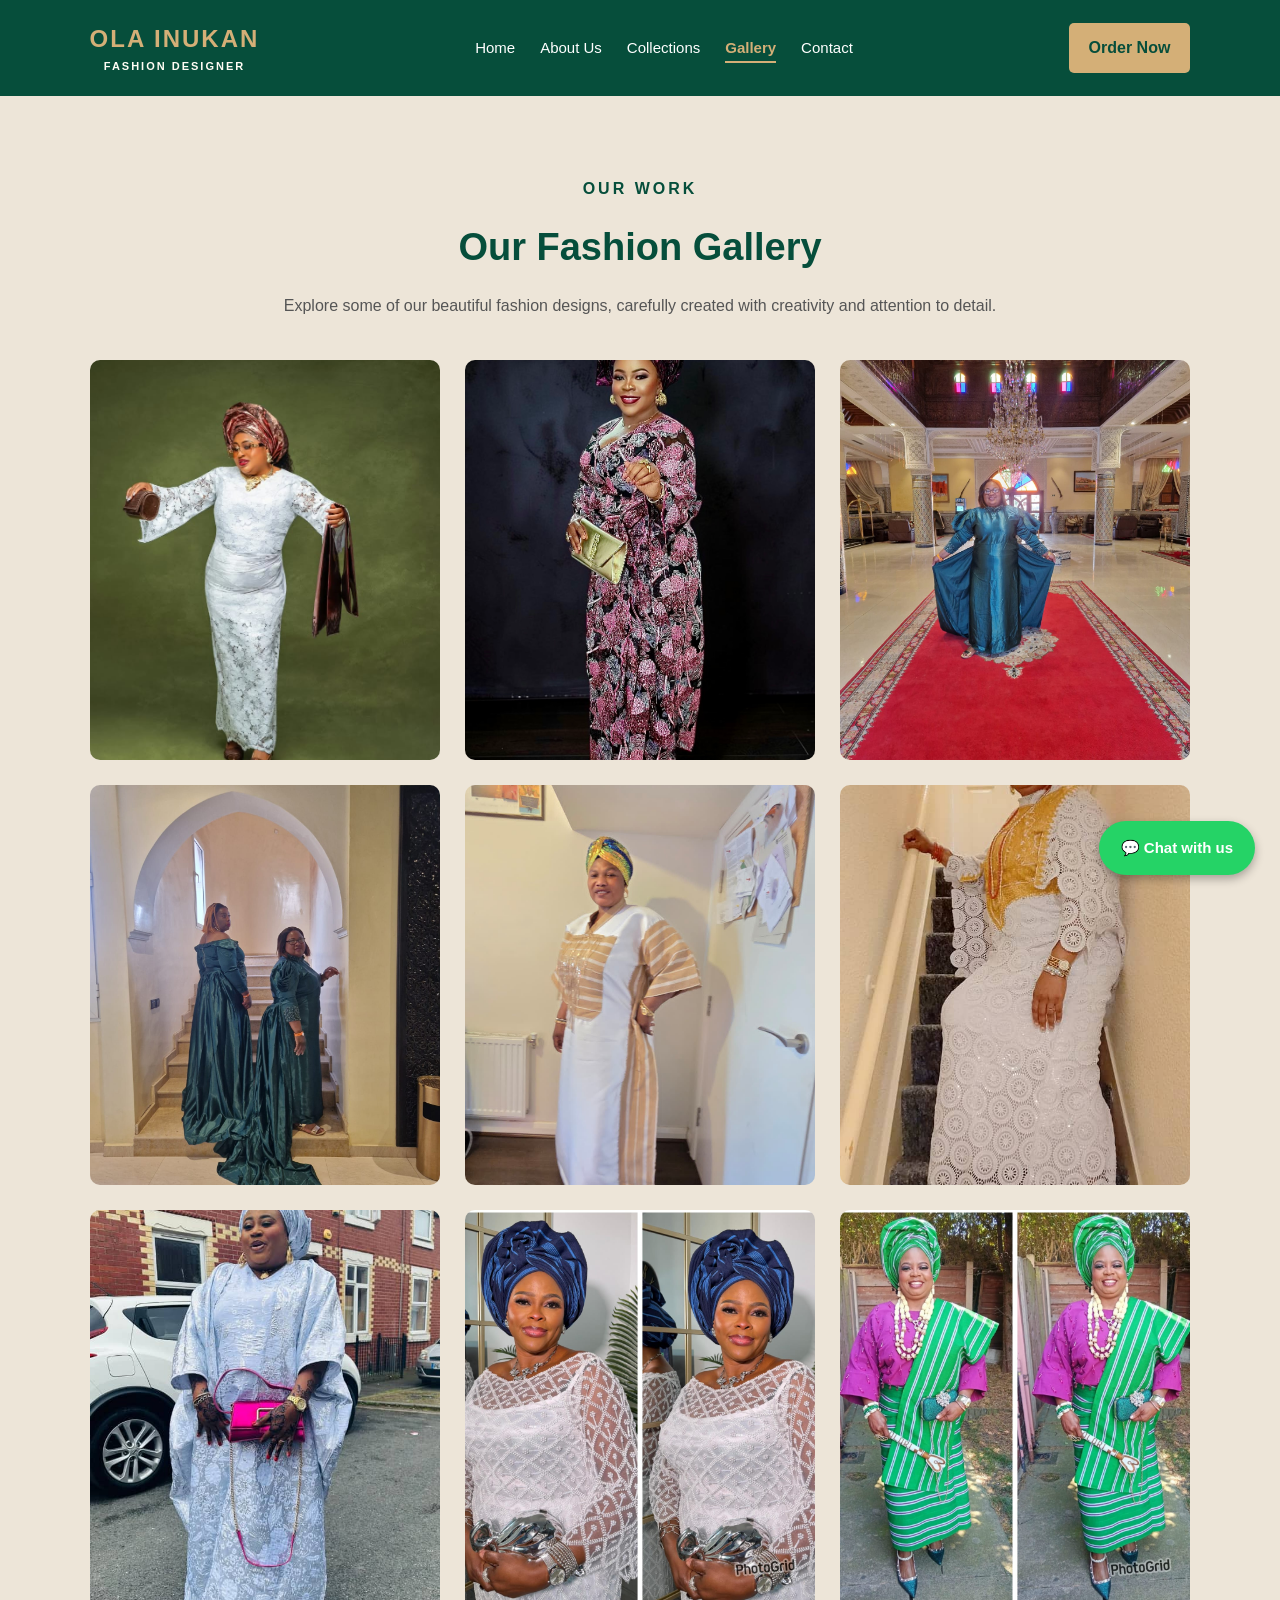
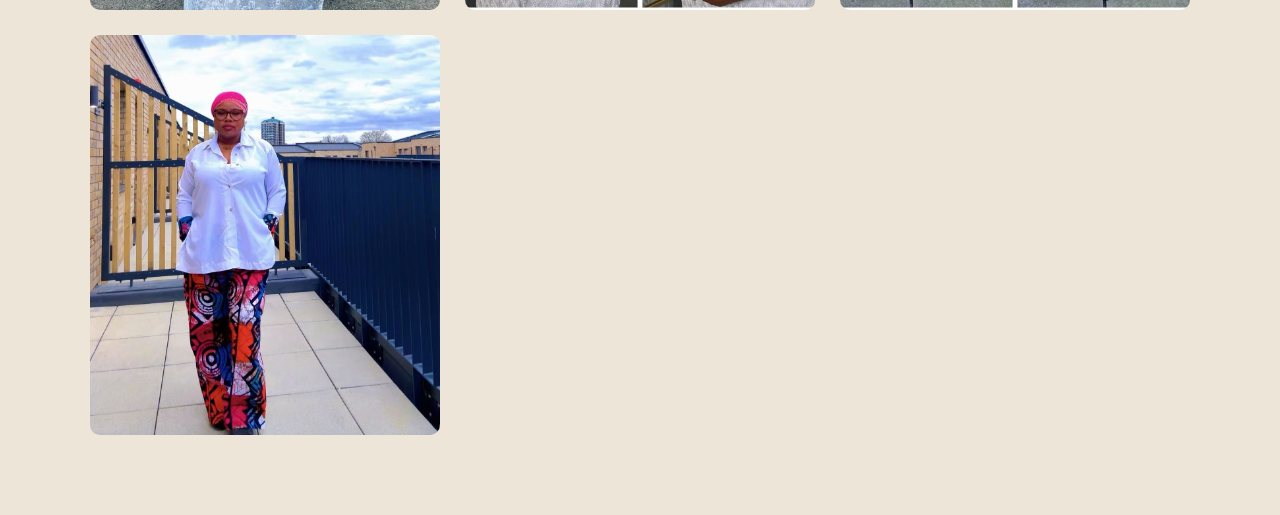
==== gallery.html @ 86ecbac7 "initial website upload" ====
<!DOCTYPE html>
<html lang="en">
<head>
    <meta charset="UTF-8">
    <meta name="viewport" content="width=device-width, initial-scale=1.0">

    <title>Fashion Design Gallery | Ola Inukan Fashion Designer</title>

    <meta name="description" content="View beautiful fashion designs and outfit inspirations created by Ola Inukan Fashion Designer. Explore our latest fashion work.">

    <meta name="keywords" content="fashion design gallery, Nigerian fashion designs, outfit inspiration, Ola Inukan designs">

    <meta name="author" content="Ola Inukan Fashion Designer">
    <meta name="robots" content="index, follow">
    <meta name="theme-color" content="#064E3B">

    <link rel="stylesheet" href="css/style.css">
</head>

<body>

    <!-- Navigation Bar -->
<nav class="navbar">

    <div class="logo">
        OLA INUKAN
        <span>FASHION DESIGNER</span>
    </div>

    <ul class="nav-links">
        <li><a href="index.html">Home</a></li>
        <li><a href="about.html">About Us</a></li>
        <li><a href="collections.html">Collections</a></li>
        <li><a href="gallery.html" class="active">Gallery</a></li>
        <li><a href="contact.html">Contact</a></li>
    </ul>

    <a href="order.html" class="order-btn">Order Now</a>

</nav>

<!-- Gallery Section -->
<section class="gallery-section">

    <div class="gallery-heading">
        <span>OUR WORK</span>
        <h1>Our Fashion Gallery</h1>
        <p>Explore some of our beautiful fashion designs, carefully created with creativity and attention to detail.</p>
    </div>

    <div class="gallery-container">

        <div class="gallery-item">
            <img src="images/collections/design1.jpeg" alt="Fashion design 1">
        </div>

        <div class="gallery-item">
            <img src="images/collections/design2.jpeg" alt="Fashion design 2">
        </div>

        <div class="gallery-item">
            <img src="images/collections/design3.jpeg" alt="Fashion design 3">
        </div>

        <div class="gallery-item">
            <img src="images/collections/design4.jpeg" alt="Fashion design 4">
        </div>

        <div class="gallery-item">
            <img src="images/collections/design5.jpeg" alt="Fashion design 5">
        </div>

        <div class="gallery-item">
            <img src="images/collections/design6.jpeg" alt="Fashion design 6">
        </div>

        <div class="gallery-item">
            <img src="images/collections/design7.jpeg" alt="Fashion design 7">
        </div>

        <div class="gallery-item">
            <img src="images/collections/design8.jpeg" alt="Fashion design 8">
        </div>

        <div class="gallery-item">
            <img src="images/collections/design9.jpeg" alt="Fashion design 9">
        </div>

        <div class="gallery-item">
            <img src="images/collections/design10.jpeg" alt="Fashion design 10">
        </div>

    </div>

</section>

<a href="https://wa.me/2348084676837"
   class="whatsapp-float"
   target="_blank"
   aria-label="Chat with us on WhatsApp">

    <span>💬 Chat with us</span>

</a>

</body>
</html>
---- css/style.css ----
/* GENERAL STYLING */

* {
    margin: 0;
    padding: 0;
    box-sizing: border-box;
    }

body {
font-family: Arial, sans-serif;
background-color: #FFFDF5;
color: #222222;
line-height: 1.6;
}

/* NAVIGATION BAR */
header {
background-color: #064E3B;
padding: 20px 7%;
}

.navbar {
display: flex;
justify-content: space-between;
align-items: center;
}

.logo {
color: #D4AF77;
font-size: 25px;
font-weight: bold;
letter-spacing: 2px;
}

.logo span {
display: block;
font-size: 11px;
letter-spacing: 4px;
text-align: center;
color: #FFFDF5;
}

.nav-links {
display: flex;
list-style: none;
gap: 25px;
}

.nav-links a {
text-decoration: none;
color: #FFFDF5;
font-size: 15px;
transition: 0.3s;
}

.nav-links a:hover {
color: #D4AF77;
}

.order-btn {
background-color: #D4AF77;
color: #064E3B;
padding: 12px 22px;
text-decoration: none;
border-radius: 5px;
font-weight: bold;
transition: 0.3s;
}

.order-btn:hover {
background-color: #FFFDF5;
}

/* HERO BANNER */
.hero {
    min-height: 700px;
    background-image: url("../images/hero.JPG");
    background-size: cover;
    background-position: center;
    background-repeat: no-repeat;
    display: flex;
    align-items: center;
    padding: 60px 7%;
}

.hero-content {
max-width: 600px;
color: #FFFDF5;
}

.hero-content h1 {
font-size: 52px;
line-height: 1.2;
margin-bottom: 20px;
}

.hero-content p {
font-size: 17px;
margin-bottom: 30px;
}

.hero-btn {
display: inline-block;
background-color: #D4AF77;
color: #064E3B;
padding: 14px 28px;
text-decoration: none;
border-radius: 5px;
font-weight: bold;
transition: 0.3s;
}

.hero-btn:hover {
background-color: #FFFDF5;
}

/* WELCOME SECTION */
.welcome {
padding: 80px 10%;
text-align: center;
}

.welcome h2 {
color: #064E3B;
font-size: 32px;
margin-bottom: 20px;
}

.welcome p {
max-width: 750px;
margin: auto;
font-size: 16px;
}

/* COLLECTIONS SECTION */
.collections {
padding: 70px 7%;
background-color: #EDE5D8;
text-align: center;
}

.collections h2 {
color: #064E3B;
font-size: 32px;
margin-bottom: 40px;
}

.collection-container {
display: grid;
grid-template-columns: repeat(3, 1fr);
gap: 25px;
}

.collection-box {
background-color: #FFFDF5;
padding: 40px 20px;
border-radius: 8px;
transition: 0.3s;
}

.collection-box:hover {
transform: translateY(-8px);
}

.collection-box h3 {
color: #064E3B;
margin-bottom: 12px;
}

/* FOOTER */
footer {
background-color: #064E3B;
color: #FFFDF5;
text-align: center;
padding: 25px;
}

/* RESPONSIVE DESIGN */
@media (max-width: 768px) {

header {
    padding: 20px 5%;
}
.navbar {
    flex-direction: column;
    gap: 20px;
}
.nav-links {
    flex-wrap: wrap;
    justify-content: center;
    gap: 15px;
}
.hero {
    min-height: 450px;
    padding: 40px 5%;
}
.hero-content h1 {
    font-size: 36px;
}
.collection-container {
    grid-template-columns: 1fr;
}
.welcome h2,
.collections h2 {
    font-size: 26px;
}

}

/* FASHION COLLECTIONS SECTION */

.collections {
    padding: 80px 7%;
    background-color: #EDE5D8;
    text-align: center;
}

.section-heading {
    margin-bottom: 45px;
}

.section-heading h2 {
    color: #064E3B;
    font-size: 36px;
    margin-bottom: 12px;
}

.section-heading p {
    color: #555555;
    font-size: 16px;
}

/* COLLECTION CARDS */

.collection-container {
    display: grid;
    grid-template-columns: repeat(3, 1fr);
    gap: 30px;
}

.collection-box {
    background-color: #FFFDF5;
    border-radius: 12px;
    overflow: hidden;
    box-shadow: 0 5px 20px rgba(0, 0, 0, 0.08);
    transition: 0.4s ease;
    padding: 0;
}

.collection-box:hover {
    transform: translateY(-10px);
    box-shadow: 0 12px 30px rgba(0, 0, 0, 0.15);
}

.collection-box img {
    width: 100%;
    height: 350px;
    object-fit: cover;
    display: block;
    transition: 0.4s ease;
}

.collection-box:hover img {
    transform: scale(1.04);
}

.collection-info {
    padding: 25px 20px;
}

.collection-info h3 {
    color: #064E3B;
    font-size: 22px;
    margin-bottom: 12px;
}

.collection-info p {
    color: #555555;
    font-size: 14px;
    margin-bottom: 20px;
}

.collection-info a {
    display: inline-block;
    background-color: #064E3B;
    color: #D4AF77;
    padding: 12px 22px;
    text-decoration: none;
    border-radius: 5px;
    font-weight: bold;
    transition: 0.3s;
}

.collection-info a:hover {
    background-color: #D4AF77;
    color: #064E3B;
}

/* MOBILE RESPONSIVENESS */

@media (max-width: 768px) {

    .collections {
        padding: 60px 5%;
    }

    .section-heading h2 {
        font-size: 28px;
    }

    .collection-container {
        grid-template-columns: 1fr;
    }

    .collection-box img {
        height: 300px;
    }
}

/* ABOUT US SECTION */

.about {
padding: 100px 7%;
background-color: #FFFDF5;
}

.about-container {
display: grid;
grid-template-columns: 1fr 1fr;
align-items: center;
gap: 60px;
max-width: 1200px;
margin: auto;
}

.about-image {
width: 100%;
height: auto;
overflow: hidden;
border-radius: 12px;
box-shadow: 0 10px 30px rgba(0, 0, 0, 0.12);
}

.about-image img {
width: 100%;
height: auto;
object-fit: contain;
object-position: center;
display: block;
}

.about-content {
padding: 20px 0;
}

.about-subtitle {
color: #B38B45;
font-size: 14px;
font-weight: bold;
letter-spacing: 4px;
}

.about-content h2 {
color: #064E3B;
font-size: 38px;
line-height: 1.3;
margin: 18px 0 25px;
}

.about-content p {
color: #555555;
font-size: 16px;
line-height: 1.9;
margin-bottom: 18px;
}

.experience {
display: flex;
align-items: center;
gap: 15px;
margin: 30px 0;
}

.experience h3 {
color: #B38B45;
font-size: 55px;
}

.experience span {
color: #064E3B;
font-size: 17px;
font-weight: bold;
}

.about-btn {
display: inline-block;
background-color: #064E3B;
color: #D4AF77;
padding: 14px 30px;
text-decoration: none;
border-radius: 5px;
font-weight: bold;
transition: 0.3s;
}

.about-btn:hover {
background-color: #D4AF77;
color: #064E3B;
transform: translateY(-3px);
}

/* ABOUT SECTION MOBILE RESPONSIVENESS */

@media (max-width: 768px) {

.about {
    padding: 60px 5%;
}
.about-container {
    grid-template-columns: 1fr;
    gap: 30px;
}
.about-image {
    height: 450px;
}
.about-content h2 {
    font-size: 30px;
}
.about-content p {
    font-size: 15px;
}
.experience h3 {
    font-size: 45px;
}

}.collection-box img {
    width: 100%;
    height: 400px;
    object-fit: cover;
    object-position: center 20%;
    display: block;
}

/* WHY CHOOSE US SECTION */

.why-choose-us {
    padding: 80px 7%;
    background-color: #064E3B;
    text-align: center;
}

.why-heading span {
    color: #D4AF77;
    font-size: 14px;
    font-weight: bold;
    letter-spacing: 4px;
}

.why-heading h2 {
    color: #FFFDF5;
    font-size: 35px;
    margin: 20px 0;
}

.why-heading p {
    color: #E5E7EB;
    font-size: 16px;
    margin-bottom: 45px;
}

.why-container {
    display: grid;
    grid-template-columns: repeat(4, 1fr);
    gap: 25px;
}

.why-box {
    background-color: #FFFDF5;
    padding: 35px 20px;
    border-radius: 10px;
    transition: 0.3s;
}

.why-box:hover {
    transform: translateY(-8px);
    box-shadow: 0 10px 25px rgba(0, 0, 0, 0.2);
}

.why-box h3 {
    color: #064E3B;
    font-size: 20px;
    margin-bottom: 15px;
}

.why-box p {
    color: #555555;
    font-size: 15px;
    line-height: 1.8;
}

/* MOBILE RESPONSIVENESS */

@media (max-width: 768px) {

    .why-choose-us {
        padding: 60px 5%;
    }

    .why-heading h2 {
        font-size: 27px;
    }

    .why-container {
        grid-template-columns: 1fr;
        gap: 20px;
    }

    .why-box {
        padding: 30px 20px;
    }

}

/* CUSTOMER TESTIMONIALS SECTION */

.testimonials {
    padding: 80px 7%;
    background-color: #FFFDF5;
    text-align: center;
}

.testimonial-heading span {
    color: #B38B45;
    font-size: 14px;
    font-weight: bold;
    letter-spacing: 4px;
}

.testimonial-heading h2 {
    color: #064E3B;
    font-size: 35px;
    margin: 20px 0;
}

.testimonial-heading p {
    color: #555;
    font-size: 16px;
    margin-bottom: 45px;
}

.testimonial-container {
    display: grid;
    grid-template-columns: repeat(3, 1fr);
    gap: 25px;
}

.testimonial-box {
    background-color: #FFFFFF;
    padding: 35px 25px;
    border-radius: 10px;
    box-shadow: 0 5px 20px rgba(0, 0, 0, 0.08);
    transition: 0.3s;
}

.testimonial-box:hover {
    transform: translateY(-8px);
}

.stars {
    color: #D4AF77;
    font-size: 23px;
    margin-bottom: 20px;
}

.testimonial-box p {
    color: #555;
    font-size: 15px;
    line-height: 1.8;
    margin-bottom: 25px;
}

.testimonial-box h3 {
    color: #064E3B;
    font-size: 18px;
    margin-bottom: 8px;
}

.testimonial-box span {
    color: #B38B45;
    font-size: 14px;
}

/* MOBILE RESPONSIVENESS */

@media (max-width: 768px) {

    .testimonials {
        padding: 60px 5%;
    }

    .testimonial-heading h2 {
        font-size: 28px;
    }

    .testimonial-container {
        grid-template-columns: 1fr;
    }

}

/* ORDER YOUR OUTFIT SECTION */

.order-section {
    padding: 90px 7%;
    background-color: #EDE5D8;
}

.order-heading {
    text-align: center;
    margin-bottom: 45px;
}

.order-heading span {
    color: #B38B45;
    font-size: 14px;
    font-weight: bold;
    letter-spacing: 4px;
}

.order-heading h2 {
    color: #064E3B;
    font-size: 36px;
    margin: 20px 0;
}

.order-heading p {
    color: #555;
    font-size: 16px;
    line-height: 1.7;
}

.order-container {
    max-width: 850px;
    margin: auto;
    background-color: #FFFDF5;
    padding: 45px;
    border-radius: 12px;
    box-shadow: 0 8px 25px rgba(0, 0, 0, 0.08);
}

.form-row {
    display: grid;
    grid-template-columns: 1fr 1fr;
    gap: 20px;
}

.form-group {
    margin-bottom: 22px;
}

.form-group label {
    display: block;
    color: #064E3B;
    font-weight: bold;
    margin-bottom: 10px;
}

.form-group input,
.form-group select,
.form-group textarea {
    width: 100%;
    padding: 14px;
    border: 1px solid #D5D5D5;
    border-radius: 6px;
    font-size: 15px;
    font-family: Arial, sans-serif;
    box-sizing: border-box;
    outline: none;
}

.form-group input:focus,
.form-group select:focus,
.form-group textarea:focus {
    border-color: #064E3B;
}

.form-group textarea {
    resize: vertical;
}

.order-submit {
    width: 100%;
    padding: 16px;
    background-color: #064E3B;
    color: #D4AF77;
    border: none;
    border-radius: 6px;
    font-size: 16px;
    font-weight: bold;
    cursor: pointer;
    transition: 0.3s;
}

.order-submit:hover {
    background-color: #B38B45;
    color: white;
}

/* MOBILE RESPONSIVENESS */

@media (max-width: 768px) {

    .order-section {
        padding: 60px 5%;
    }

    .order-heading h2 {
        font-size: 28px;
    }

    .order-container {
        padding: 25px 18px;
    }

    .form-row {
        grid-template-columns: 1fr;
        gap: 0;
    }

}

/* ABOUT US PAGE */

.about-page {
    display: grid;
    grid-template-columns: 1fr 1fr;
    align-items: center;
    gap: 50px;
    padding: 80px 7%;
    background-color: #EDE5D8;
}

.about-image img {
    width: 100%;
    height: 500px;
    object-fit: contain;
    border-radius: 10px;
}

.about-content span {
    color: #064E3B;
    font-weight: bold;
    letter-spacing: 2px;
}

.about-content h1 {
    font-size: 38px;
    color: #064E3B;
    margin: 20px 0;
}

.about-content p {
    font-size: 16px;
    line-height: 1.8;
    color: #444;
    margin-bottom: 20px;
}

/* MOBILE RESPONSIVENESS */

@media (max-width: 768px) {

    .about-page {
        grid-template-columns: 1fr;
        padding: 40px 5%;
    }

    .about-image img {
        height: 400px;
    }

    .about-content h1 {
        font-size: 28px;
    }

}

/* NAVIGATION BAR */

.navbar {
    display: flex;
    justify-content: space-between;
    align-items: center;
    padding: 20px 7%;
    background-color: #064E3B;
    width: 100%;
}

.logo {
    color: #D4AF77;
    font-size: 24px;
    font-weight: bold;
}

.logo span {
    display: block;
    font-size: 11px;
    letter-spacing: 2px;
}

.nav-links {
    display: flex;
    list-style: none;
    gap: 25px;
    margin: 0;
    padding: 0;
}

.nav-links li a {
    color: white;
    text-decoration: none;
    font-size: 15px;
    transition: 0.3s;
}

.nav-links li a:hover {
    color: #D4AF77;
}

.order-btn {
    background-color: #D4AF77;
    color: #064E3B;
    padding: 12px 20px;
    text-decoration: none;
    border-radius: 5px;
    font-weight: bold;
}

/* MOBILE NAVIGATION */

@media (max-width: 768px) {

    .navbar {
        flex-direction: column;
        gap: 20px;
        padding: 20px;
    }

    .nav-links {
        flex-wrap: wrap;
        justify-content: center;
        gap: 15px;
    }

}

/* FASHION COLLECTIONS PAGE */

.fashion-collections {
    padding: 80px 7%;
    background-color: #EDE5D8;
    text-align: center;
}

.collections-title span {
    color: #064E3B;
    font-weight: bold;
    letter-spacing: 3px;
}

.collections-title h1 {
    color: #064E3B;
    font-size: 38px;
    margin: 15px 0;
}

.collections-title p {
    color: #555;
    font-size: 16px;
    margin-bottom: 40px;
}

.fashion-container {
    display: grid;
    grid-template-columns: repeat(3, 1fr);
    gap: 30px;
}

.fashion-card {
    background-color: white;
    border-radius: 10px;
    overflow: hidden;
    box-shadow: 0 4px 12px rgba(0, 0, 0, 0.1);
}

.fashion-card img {
    width: 100%;
    height: 400px;
    object-fit: cover;
}

.fashion-info {
    padding: 25px 20px;
}

.fashion-info h2 {
    color: #064E3B;
    margin-bottom: 12px;
}

.fashion-info p {
    color: #555;
    line-height: 1.7;
    margin-bottom: 20px;
}

.fashion-info a {
    display: inline-block;
    background-color: #064E3B;
    color: white;
    padding: 12px 25px;
    text-decoration: none;
    border-radius: 5px;
}

.fashion-info a:hover {
    background-color: #D4AF77;
    color: #064E3B;
}

/* MOBILE RESPONSIVENESS */

@media (max-width: 768px) {

    .fashion-container {
        grid-template-columns: 1fr;
    }

    .collections-title h1 {
        font-size: 28px;
    }

    .fashion-card img {
        height: 350px;
    }

}

/* GALLERY PAGE */

.gallery-section {
    padding: 80px 7%;
    background-color: #EDE5D8;
    text-align: center;
}

.gallery-heading span {
    color: #064E3B;
    font-weight: bold;
    letter-spacing: 3px;
}

.gallery-heading h1 {
    color: #064E3B;
    font-size: 38px;
    margin: 15px 0;
}

.gallery-heading p {
    color: #555;
    margin-bottom: 40px;
    line-height: 1.7;
}

.gallery-container {
    display: grid;
    grid-template-columns: repeat(3, 1fr);
    gap: 25px;
}

.gallery-item {
    overflow: hidden;
    border-radius: 10px;
    background-color: white;
}

.gallery-item img {
    width: 100%;
    height: 400px;
    object-fit: cover;
    display: block;
    transition: 0.4s;
}

.gallery-item img:hover {
    transform: scale(1.05);
}

/* MOBILE RESPONSIVENESS */

@media (max-width: 768px) {

    .gallery-container {
        grid-template-columns: 1fr;
    }

    .gallery-heading h1 {
        font-size: 28px;
    }

    .gallery-item img {
        height: 350px;
    }

}

/* LATEST DESIGNS HEADING */

.latest-designs-heading {
    margin-top: 80px;
    padding-top: 40px;
    border-top: 1px solid #D4AF77;
}

/* CONTACT PAGE */

.contact-section {
    padding: 80px 7%;
    background-color: #EDE5D8;
}

.contact-heading {
    text-align: center;
    margin-bottom: 50px;
}

.contact-heading span {
    color: #064E3B;
    font-weight: bold;
    letter-spacing: 3px;
}

.contact-heading h1 {
    color: #064E3B;
    font-size: 38px;
    margin: 15px 0;
}

.contact-heading p {
    color: #555;
    line-height: 1.7;
}

.contact-container {
    display: grid;
    grid-template-columns: 1fr 1.5fr;
    gap: 40px;
    max-width: 1100px;
    margin: auto;
}

.contact-info {
    background-color: #064E3B;
    color: white;
    padding: 40px;
    border-radius: 10px;
}

.contact-info h2 {
    color: #D4AF77;
    margin-bottom: 20px;
}

.contact-info h3 {
    color: #D4AF77;
    margin: 30px 0 15px;
}

.contact-info p {
    line-height: 1.8;
    margin-bottom: 12px;
}

.contact-form {
    background-color: white;
    padding: 35px;
    border-radius: 10px;
}

.contact-group {
    margin-bottom: 20px;
}

.contact-group label {
    display: block;
    color: #064E3B;
    font-weight: bold;
    margin-bottom: 8px;
}

.contact-group input,
.contact-group textarea {
    width: 100%;
    padding: 13px;
    border: 1px solid #ccc;
    border-radius: 5px;
    font-size: 15px;
    font-family: Arial, sans-serif;
}

.contact-group textarea {
    resize: vertical;
}

.contact-submit {
    background-color: #064E3B;
    color: white;
    border: none;
    padding: 14px 25px;
    border-radius: 5px;
    cursor: pointer;
    font-size: 15px;
}

.contact-submit:hover {
    background-color: #D4AF77;
    color: #064E3B;
}

/* MOBILE RESPONSIVENESS */

@media (max-width: 768px) {

    .contact-container {
        grid-template-columns: 1fr;
    }

    .contact-heading h1 {
        font-size: 28px;
    }

    .contact-info,
    .contact-form {
        padding: 25px;
    }

}

/* ORDER PAGE */

.order-page {
    padding: 80px 7%;
    background-color: #EDE5D8;
}

.order-heading {
    text-align: center;
    margin-bottom: 45px;
}

.order-heading span {
    color: #064E3B;
    font-weight: bold;
    letter-spacing: 2px;
}

.order-heading h1 {
    color: #064E3B;
    font-size: 38px;
    margin: 15px 0;
}

.order-heading p {
    color: #555;
    line-height: 1.7;
}

.order-form-container {
    max-width: 750px;
    margin: auto;
    background-color: white;
    padding: 40px;
    border-radius: 10px;
    box-shadow: 0 4px 15px rgba(0, 0, 0, 0.08);
}

.order-group {
    margin-bottom: 22px;
}

.order-group label {
    display: block;
    color: #064E3B;
    font-weight: bold;
    margin-bottom: 8px;
}

.order-group input,
.order-group select,
.order-group textarea {
    width: 100%;
    padding: 14px;
    border: 1px solid #ccc;
    border-radius: 5px;
    font-size: 15px;
    font-family: Arial, sans-serif;
}

.order-group textarea {
    resize: vertical;
}

.order-submit {
    width: 100%;
    padding: 15px;
    background-color: #064E3B;
    color: white;
    border: none;
    border-radius: 5px;
    font-size: 16px;
    font-weight: bold;
    cursor: pointer;
}

.order-submit:hover {
    background-color: #D4AF77;
    color: #064E3B;
}

/* MOBILE RESPONSIVENESS */

@media (max-width: 768px) {

    .order-page {
        padding: 45px 5%;
    }

    .order-heading h1 {
        font-size: 28px;
    }

    .order-form-container {
        padding: 25px;
    }

}

/* FLOATING WHATSAPP BUTTON */

.whatsapp-float {
    position: fixed;
    bottom: 25px;
    right: 25px;
    background-color: #25D366;
    color: white;
    padding: 15px 22px;
    border-radius: 50px;
    text-decoration: none;
    font-size: 15px;
    font-weight: bold;
    box-shadow: 0 4px 10px rgba(0, 0, 0, 0.3);
    z-index: 1000;
    transition: 0.3s;
}

.whatsapp-float:hover {
    background-color: #128C7E;
    transform: translateY(-5px);
}

/* WHATSAPP BUTTON ON MOBILE */

@media (max-width: 768px) {
    .whatsapp-float {
        bottom: 15px;
        right: 10px;
        padding: 10px 15px;
        font-size: 12px;
    }
}

/* ACTIVE NAVIGATION LINK */

.nav-links li a.active {
    color: #D4AF77;
    border-bottom: 2px solid #D4AF77;
    padding-bottom: 5px;
    font-weight: bold;
}

.nav-links li a:visited {
    color: #D4AF77;
}
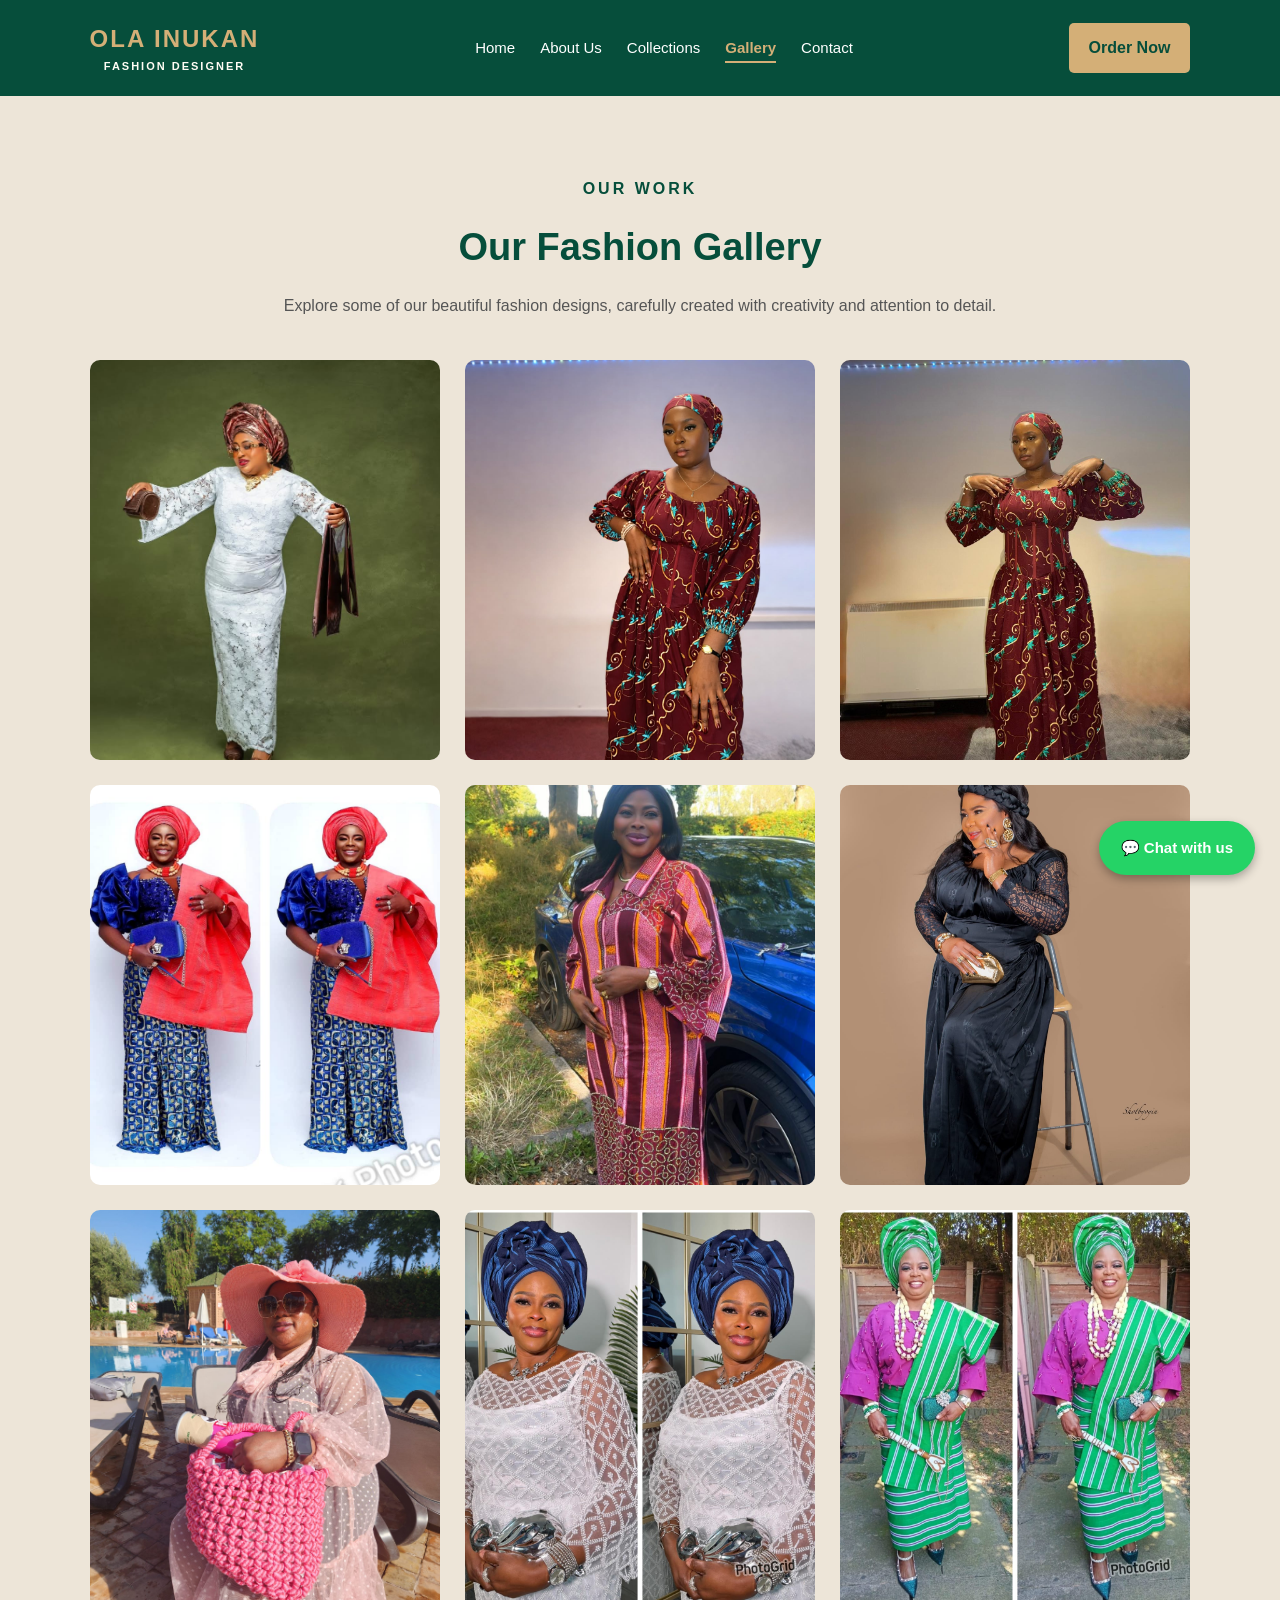
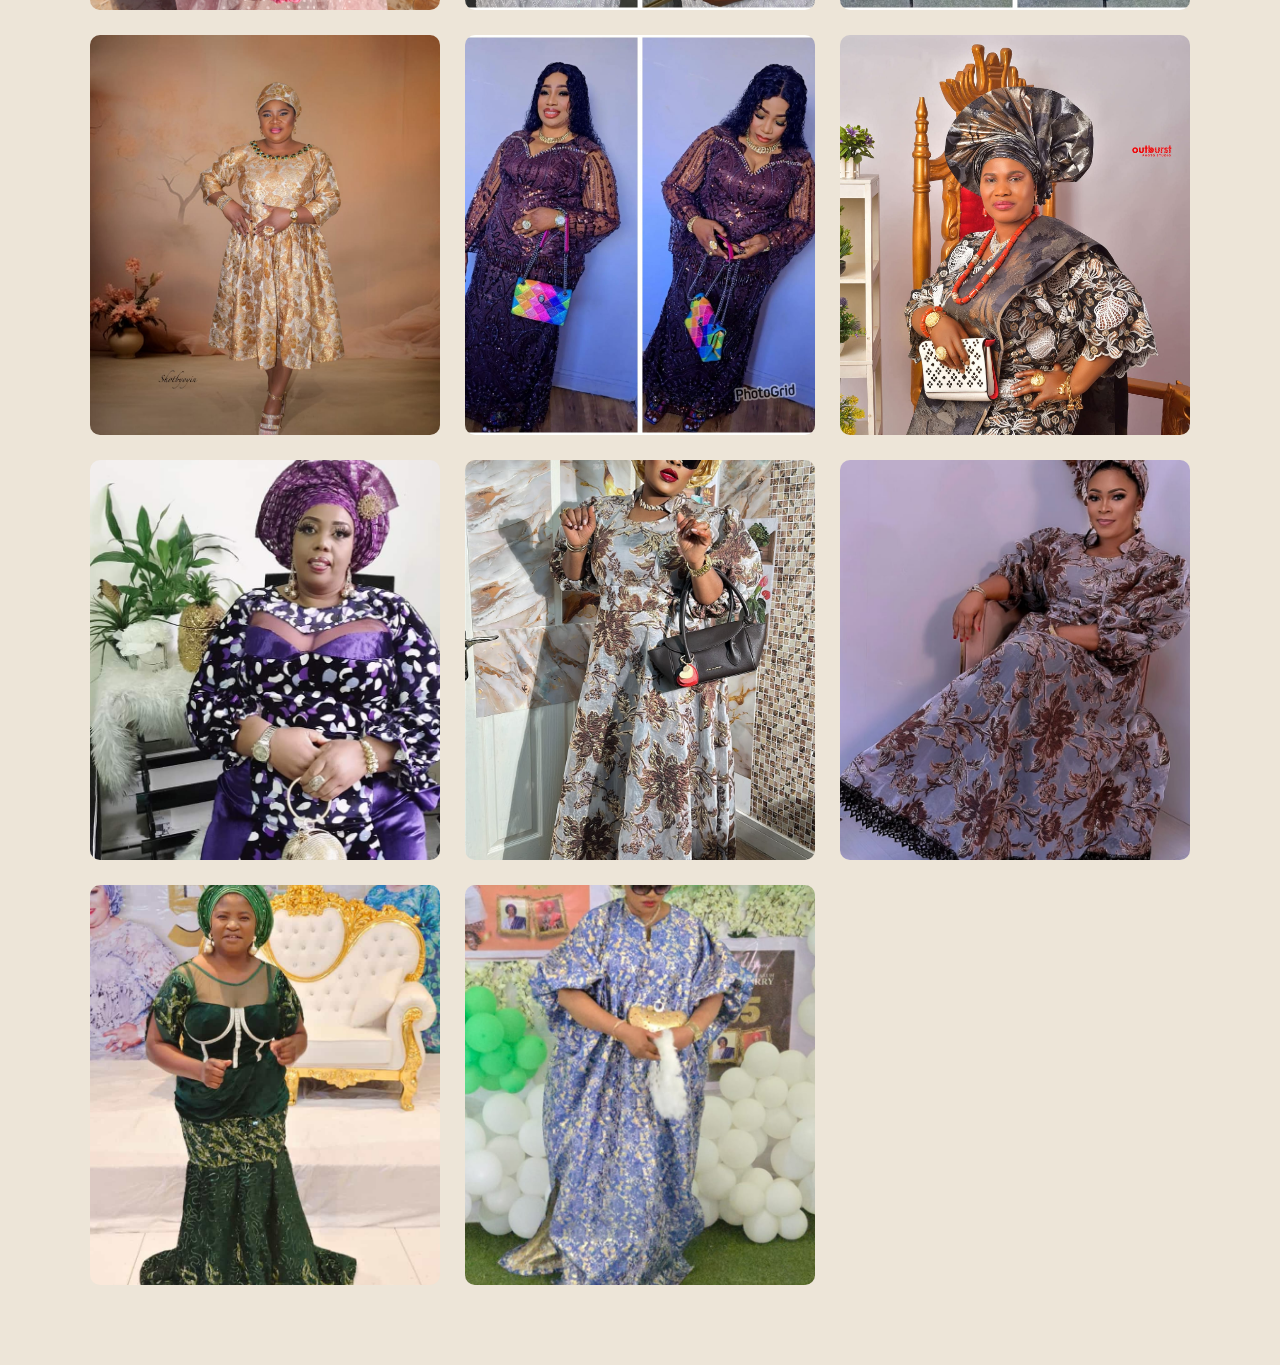
==== commit e1265063: "updated gallery" ====
--- a/gallery.html
+++ b/gallery.html
@@ -90,6 +90,35 @@
             <img src="images/collections/design10.jpeg" alt="Fashion design 10">
         </div>
 
+        <div class="gallery-item">
+            <img src="images/collections/design11.jpeg" alt="Fashion design 11">
+        </div>
+
+        <div class="gallery-item">
+            <img src="images/collections/design12.jpeg" alt="Fashion design 12">
+        </div>
+
+        <div class="gallery-item">
+            <img src="images/collections/design13.jpeg" alt="Fashion design 13">
+        </div>
+
+        <div class="gallery-item">
+            <img src="images/collections/design14.jpeg" alt="Fashion design 14">
+        </div>
+
+        <div class="gallery-item">
+            <img src="images/collections/design15.jpeg" alt="Fashion design 15">
+        </div>
+
+        <div class="gallery-item">
+            <img src="images/collections/design16.jpeg" alt="Fashion design 16">
+        </div>
+
+        <div class="gallery-item">
+            <img src="images/collections/design17.jpeg" alt="Fashion design 17">
+        </div>
+
+
     </div>
 
 </section>
